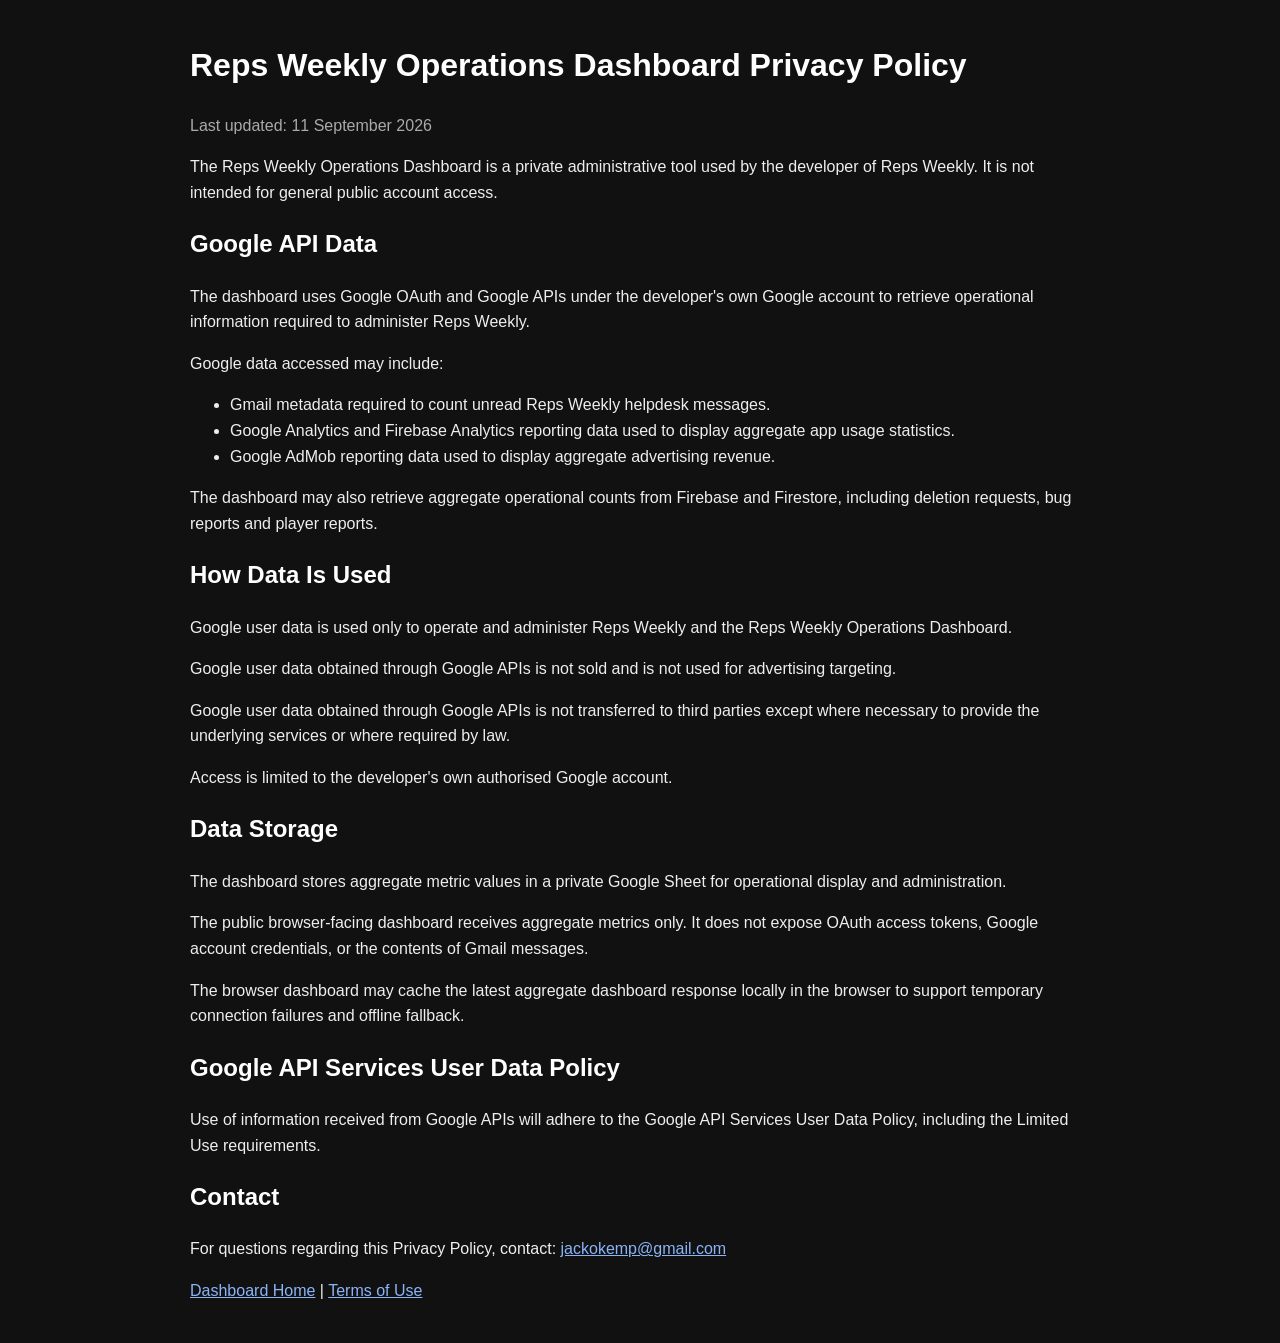
==== privacy.html @ d970a208 "Add privacy policy for Reps Weekly Operations Dashboard This file outlines the privacy policy for th" ====
<!DOCTYPE html>
<html lang="en">
<head>
  <meta charset="UTF-8">
  <meta name="viewport" content="width=device-width, initial-scale=1.0">
  <title>Reps Weekly Operations Dashboard Privacy Policy</title>
  <style>
    body {
      font-family: Arial, sans-serif;
      max-width: 900px;
      margin: 40px auto;
      padding: 0 20px;
      line-height: 1.6;
      background: #111;
      color: #eee;
    }

    h1, h2 {
      color: #fff;
    }

    a {
      color: #8ab4f8;
    }

    .muted {
      color: #aaa;
    }
  </style>
</head>
<body>

  <h1>Reps Weekly Operations Dashboard Privacy Policy</h1>

  <p class="muted">Last updated: 11 September 2026</p>

  <p>
    The Reps Weekly Operations Dashboard is a private administrative tool used
    by the developer of Reps Weekly. It is not intended for general public
    account access.
  </p>

  <h2>Google API Data</h2>

  <p>
    The dashboard uses Google OAuth and Google APIs under the developer's own
    Google account to retrieve operational information required to administer
    Reps Weekly.
  </p>

  <p>Google data accessed may include:</p>

  <ul>
    <li>
      Gmail metadata required to count unread Reps Weekly helpdesk messages.
    </li>
    <li>
      Google Analytics and Firebase Analytics reporting data used to display
      aggregate app usage statistics.
    </li>
    <li>
      Google AdMob reporting data used to display aggregate advertising revenue.
    </li>
  </ul>

  <p>
    The dashboard may also retrieve aggregate operational counts from Firebase
    and Firestore, including deletion requests, bug reports and player reports.
  </p>

  <h2>How Data Is Used</h2>

  <p>
    Google user data is used only to operate and administer Reps Weekly and the
    Reps Weekly Operations Dashboard.
  </p>

  <p>
    Google user data obtained through Google APIs is not sold and is not used
    for advertising targeting.
  </p>

  <p>
    Google user data obtained through Google APIs is not transferred to third
    parties except where necessary to provide the underlying services or where
    required by law.
  </p>

  <p>
    Access is limited to the developer's own authorised Google account.
  </p>

  <h2>Data Storage</h2>

  <p>
    The dashboard stores aggregate metric values in a private Google Sheet for
    operational display and administration.
  </p>

  <p>
    The public browser-facing dashboard receives aggregate metrics only. It
    does not expose OAuth access tokens, Google account credentials, or the
    contents of Gmail messages.
  </p>

  <p>
    The browser dashboard may cache the latest aggregate dashboard response
    locally in the browser to support temporary connection failures and offline
    fallback.
  </p>

  <h2>Google API Services User Data Policy</h2>

  <p>
    Use of information received from Google APIs will adhere to the
    Google API Services User Data Policy, including the Limited Use
    requirements.
  </p>

  <h2>Contact</h2>

  <p>
    For questions regarding this Privacy Policy, contact:
    <a href="mailto:jackokemp@gmail.com">jackokemp@gmail.com</a>
  </p>

  <p>
    <a href="index.html">Dashboard Home</a> |
    <a href="terms.html">Terms of Use</a>
  </p>

</body>
</html>
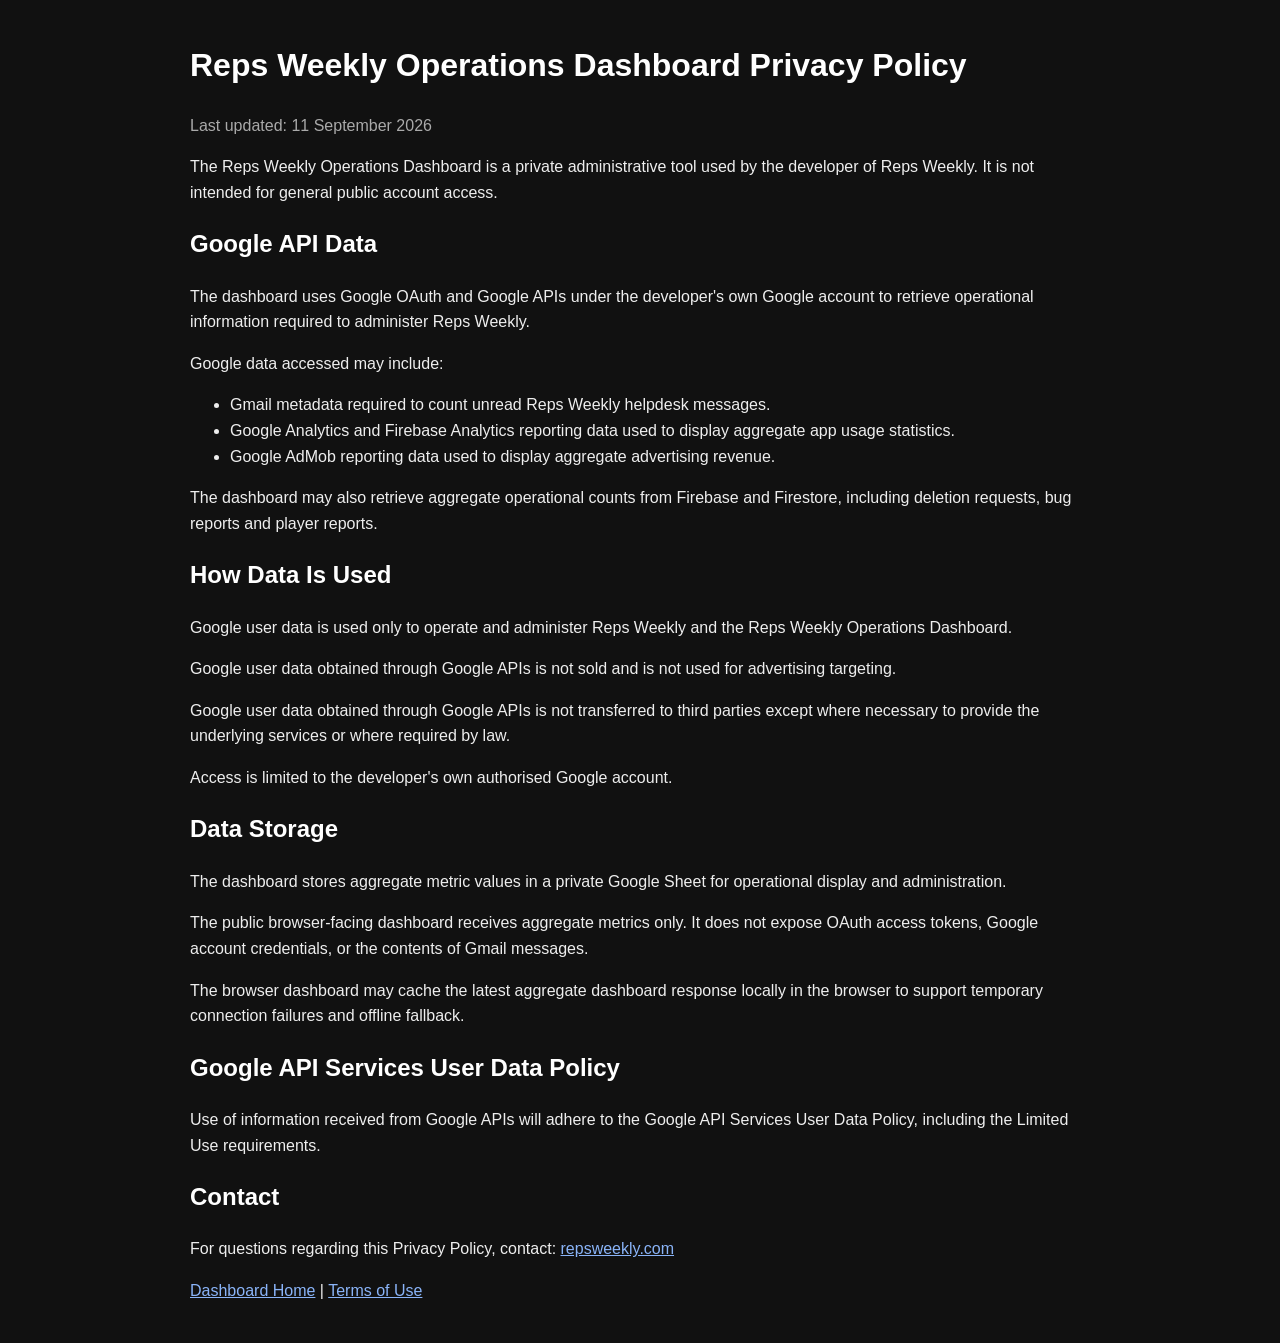
==== commit 2d6a0574: "Update contact email in privacy policy" ====
--- a/privacy.html
+++ b/privacy.html
@@ -121,7 +121,7 @@
 
   <p>
     For questions regarding this Privacy Policy, contact:
-    <a href="mailto:jackokemp@gmail.com">jackokemp@gmail.com</a>
+    <a href="mailto:repsweekly.com">repsweekly.com</a>
   </p>
 
   <p>
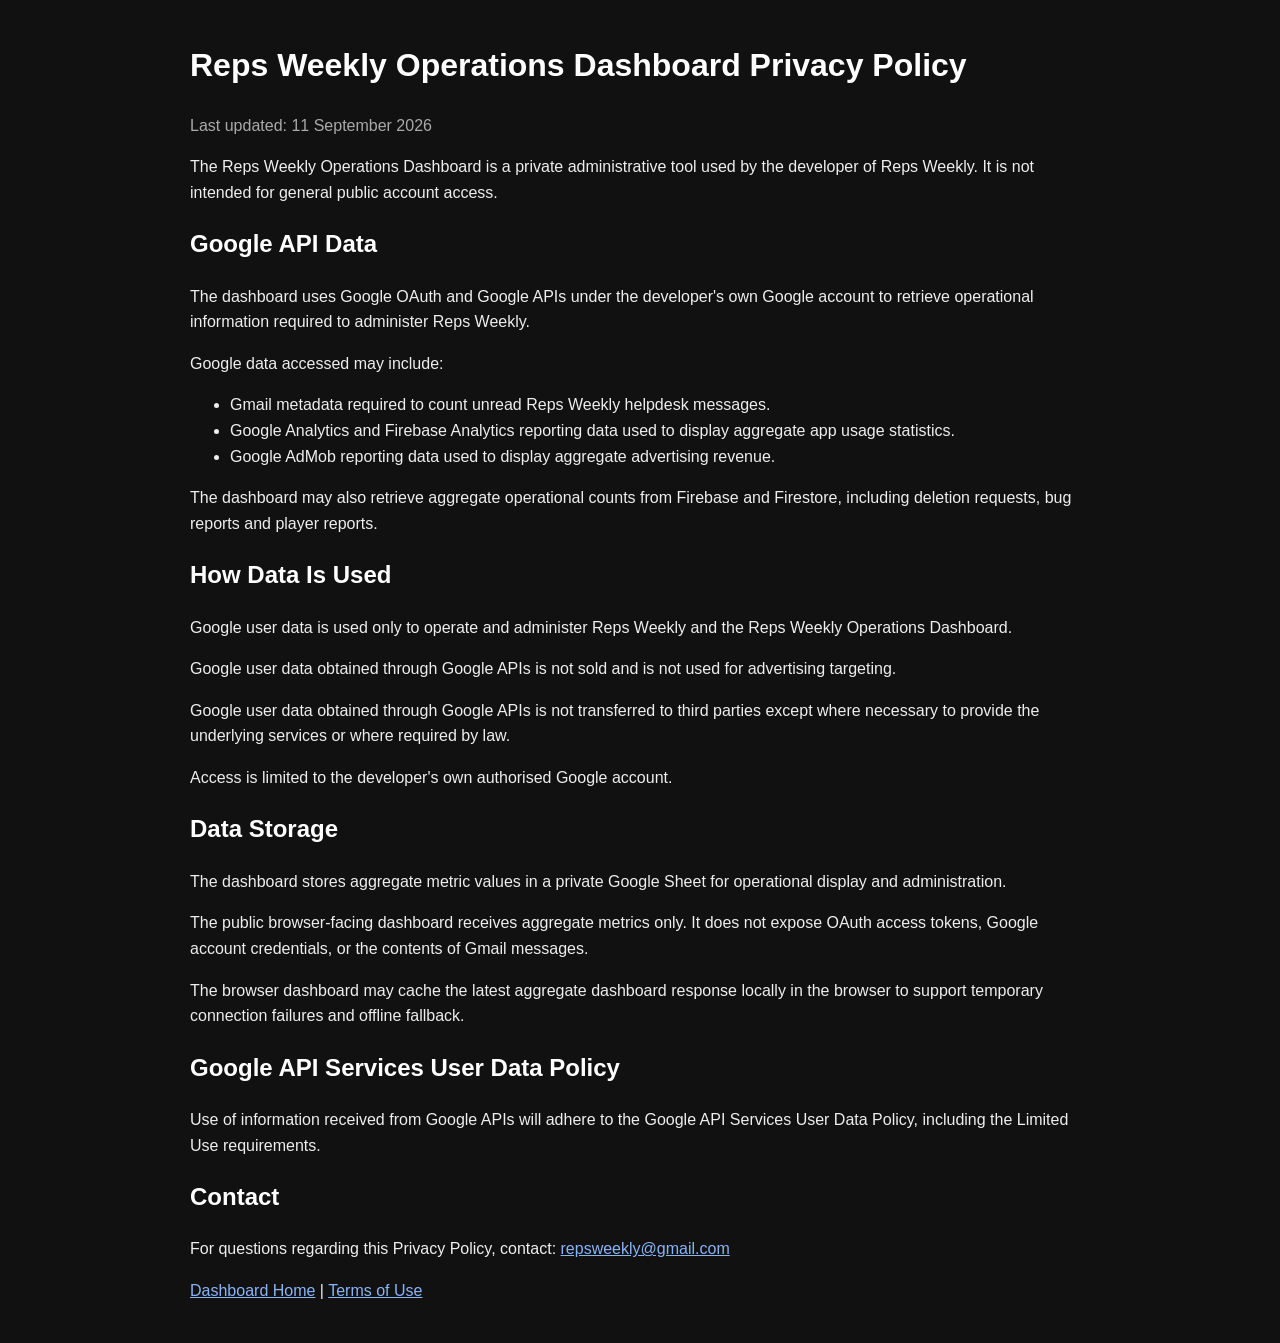
==== commit bc295536: "Update contact email in privacy policy" ====
--- a/privacy.html
+++ b/privacy.html
@@ -121,7 +121,7 @@
 
   <p>
     For questions regarding this Privacy Policy, contact:
-    <a href="mailto:repsweekly.com">repsweekly.com</a>
+    <a href="mailto:repsweekly@gmail.com">repsweekly@gmail.com</a>
   </p>
 
   <p>
